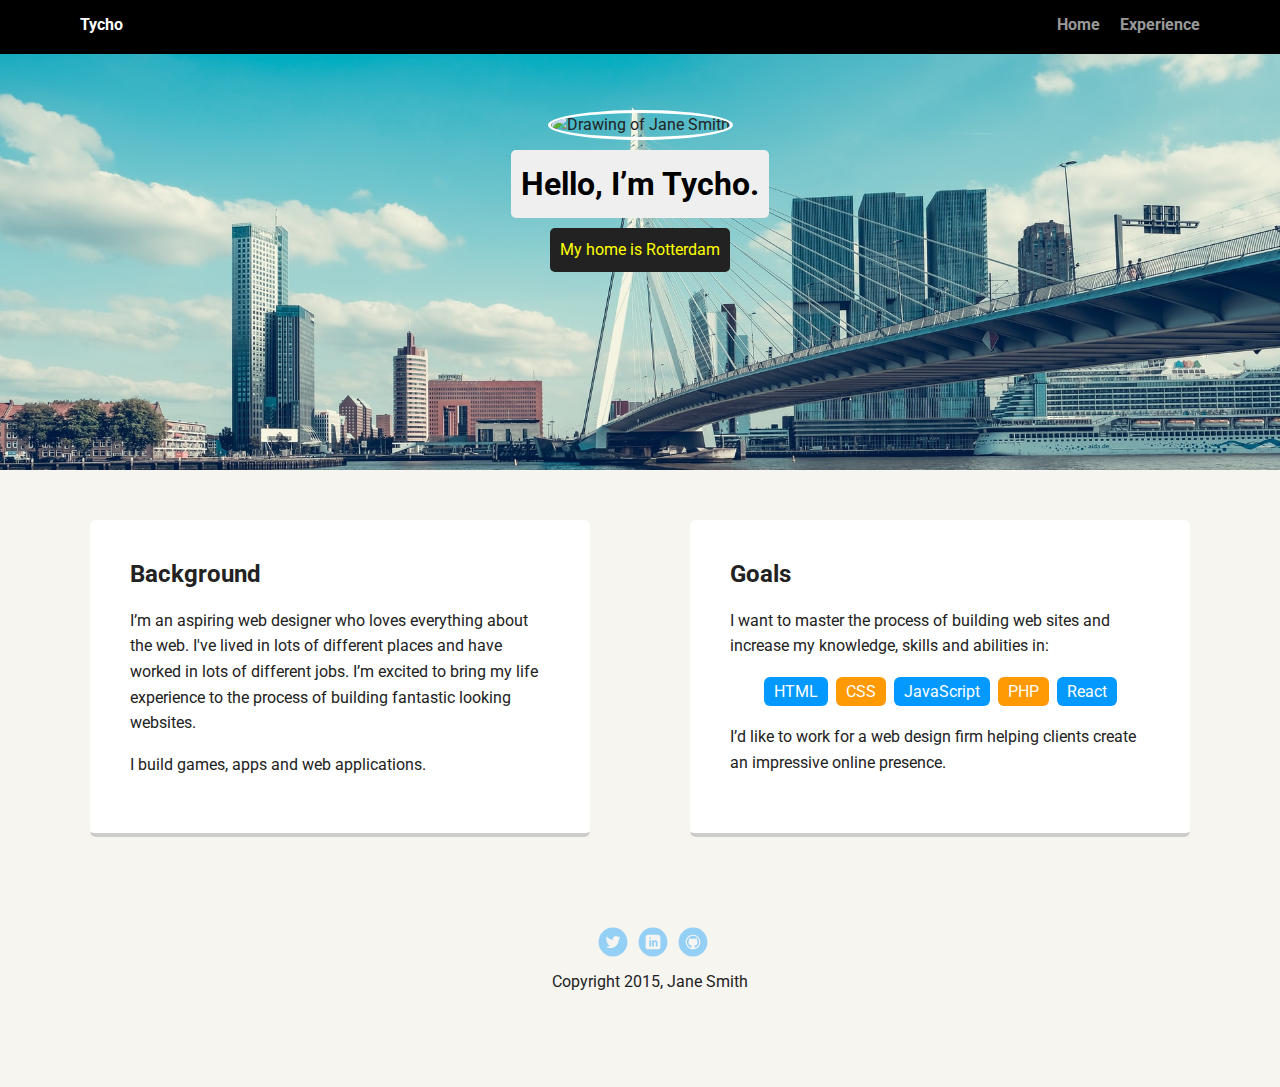
==== Unit1/profile-page/index.html @ 003e237f "Initial commit" ====
<!doctype html>
<html lang="en">
<head>
  <meta charset="utf-8">
  <title>Tycho's Profile</title>
  <meta name="viewport" content="width=device-width, initial-scale=1.0">
  <link rel="stylesheet" href="styles.css">
  <link href="https://fonts.googleapis.com/css?family=Muli%7CRoboto:400,300,500,700,900" rel="stylesheet"></head>
  <body>

    <div class="main-nav">
        <ul class="nav">
          <li class="name">Tycho</li>
          <li><a href="index.html">Home</a></li>
          <li><a href="expierence.html">Experience</a></li>
        </ul>
    </div>

    <header>
      <img src="images/me.png" alt="Drawing of Jane Smith" class="profile-image">
      <h1 class="tag name">Hello, I’m Tycho.</h1>
      <p class="tag location">My home is Rotterdam</p>
    </header>

    <main class="flex">
      <div class="card">
        <h2>Background</h2>
        <p>I’m an aspiring web designer who loves everything about the web. I've lived in lots of different places and have worked in lots of different jobs. I’m excited to bring my life experience to the process of building fantastic looking websites.</p>
        <p>I build games, apps and web applications.</p>
      </div> 

      <div class="card">
        <h2>Goals</h2>
        <p>I want to master the process of building web sites and increase my knowledge, skills and abilities in:</p>
        <ul class="skills">
          <li>HTML</li>
          <li>CSS</li>
          <li>JavaScript</li>
          <li>PHP</li>
          <li>React</li>
        </ul>
        <p>I’d like to work for a web design firm helping clients create an impressive online presence.</p>
      </div> 

    </main>
    <footer>
      <ul>
        <li><a href="#" class="social twitter">Twitter</a></li>
        <li><a href="#" class="social linkedin">LinkedIn</a></li>
        <li><a href="#" class="social github">Github</a></li>
      </ul>
      <p class="copyright">Copyright 2015, Jane Smith</p>
    </footer>
  </body>
  </html>
---- Unit1/profile-page/styles.css ----
/* Global Layout Set-up */
* { 
  box-sizing: border-box;
}
  
body {
  margin: 0;
  padding: 0;
  text-align: center;
  font-family: 'Roboto', sans-serif;
  color: #222;
  background: #f7f5f0;
}
/* Link Styles */

a {
  text-decoration: none;
  color: #999;
}
a:hover {
  color: #6633ff;
}

/* Section Styles */

.main-nav {
  width: 100%;
  background: black;
  min-height: 30px;
  padding: 10px;
  position: fixed;
  text-align: center;
}
.nav {
  display: flex;
  justify-content: space-around;
  font-weight: 700;
  list-style-type: none;
  margin: 0 auto;
  padding: 0;
}

.nav .name {
    display: block;
    margin-right: auto;
    color: white;
}
.nav li {
  padding: 5px 10px 10px 10px;
}
.nav a {
  transition: all .5s;
}
.nav a:hover {
  color: white
}

header {
  text-align: center;
  background: url('images/rotterdam.jpg') no-repeat top center ;
  background-size: cover;
  overflow: hidden;
  padding-top: 60px;
}
header {
  line-height: 1.5;
}
header .profile-image {
  margin-top: 50px;
  width: 150px;
  height: 150px;
  border-radius: 50%;
  border: 3px solid white;
  transition: all .5s;
}
header .profile-image:hover {
  transform: scale(1.2) rotate(5deg);
}
.tag {
  background-color: #efefef;
  color: black;
  padding: 10px;
  border-radius: 5px;
  display: table;
  margin: 10px auto;
} 
.location {
  background-color: #222;
  color: yellow;
}
.card {
  margin: 30px;
  padding: 20px 40px 40px;
  max-width: 500px;
  text-align: left;
  background: #fff;
  border-bottom: 4px solid #ccc;
  border-radius: 6px;
  transition: all .5s;
}
.card:hover {
  border-color: #ff99ff;
}

ul.skills {
  padding: 0;
  text-align: center;
}

.skills li {
  border-radius: 6px;
  display: inline-block;
  background: #ff9904;
  color: white;
  padding: 5px 10px;
  margin: 2px;
}

.skills li:nth-child(odd) {
  background: #0399ff;
}

footer {
  width: 100%;
  min-height: 30px;
  padding: 20px 0 40px 20px;
}

footer .copyright {
  top: -8px;
  font-size: .75em;
}

footer ul {
  list-style-type: none;
  margin: 0;
  padding: 0;
}

footer ul li {
  display: inline-block;
}

a.social {
  display: inline-block;
  text-indent: -9999px;
  margin-left: 5px;
  width: 30px;
  height: 30px;
  background-size: 30px 30px;
  opacity: .4;
  transition: all .5s;
}
a.twitter {
  background-image: url(images/twitter.svg);
}
a.linkedin {
  background-image: url(images/linkedin.svg);
}
a.github {
  background-image: url(images/github.svg);
}
a.social:hover {
  opacity: 1;
}
.clearfix {
  clear: both;
}

/* Styles for larger screens */
@media screen and (min-width: 720px) {
  
  .flex {
      display: -ms-flexbox;      /* TWEENER - IE 10 */
      display: flex; 
      max-width: 1200px;
      -ms-flex-pack: distribute;
      justify-content: space-around;
      margin: 0 auto;
  }

  header {
    min-height: 470px;
  }

  .nav {
    max-width: 1200px;
    padding: 0 30px;
  }


  main {
    padding-top: 20px;
  }

  main p {
    line-height: 1.6em;
  }

  footer {
    font-size: 1.3em;
    max-width: 1200px;
    margin: 40px auto;
  }

}
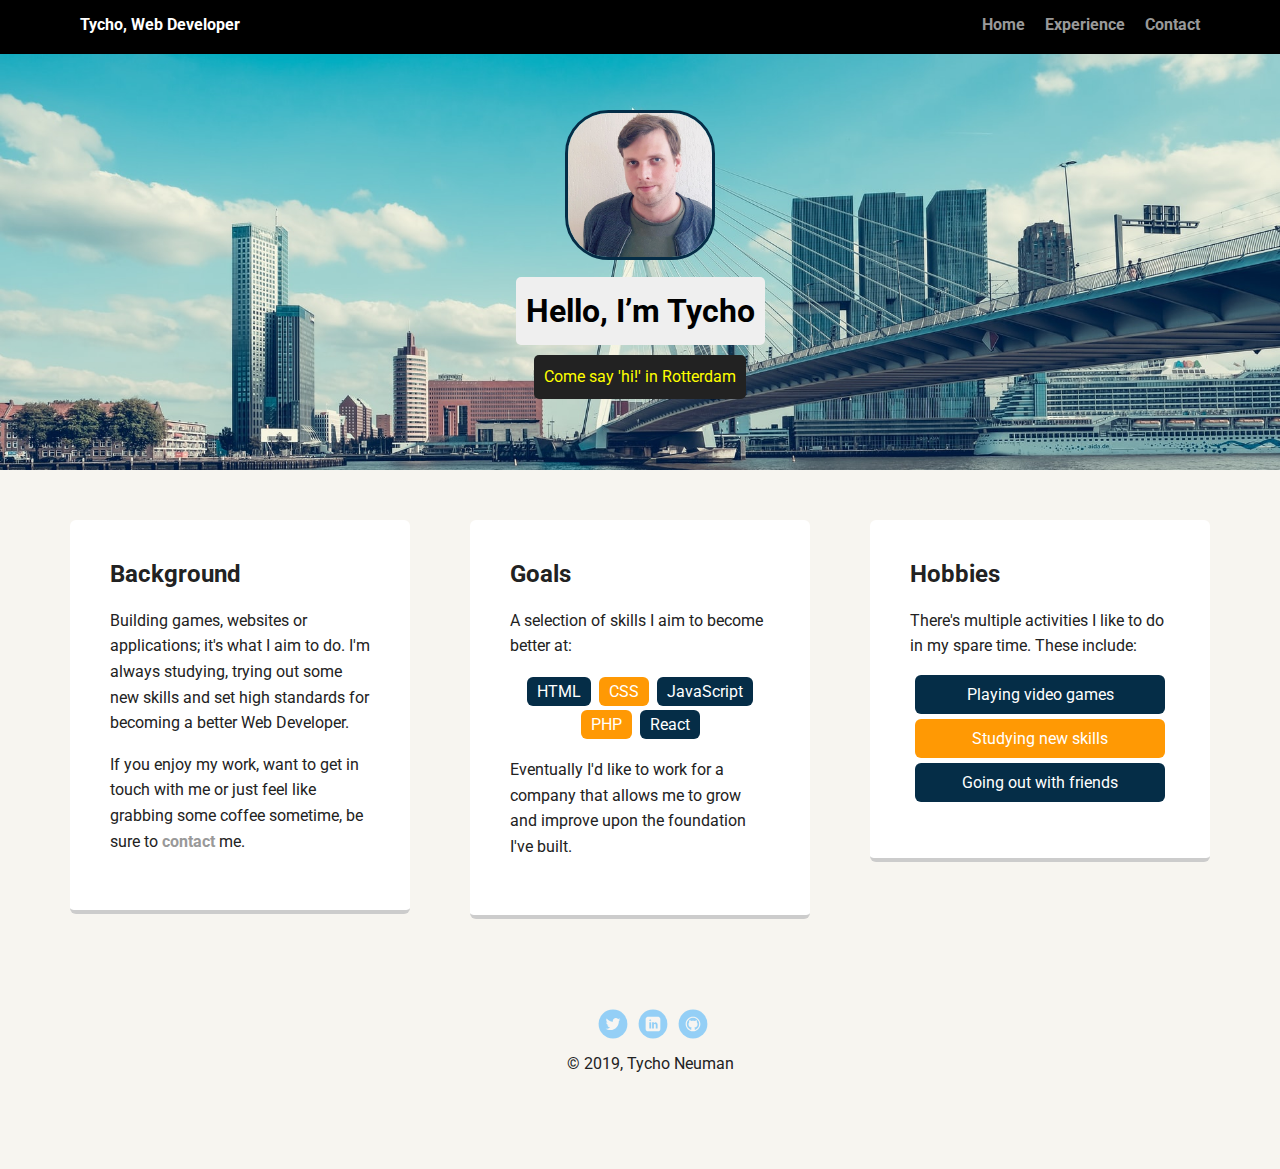
==== commit 7bdd073b: "final commit for assignment" ====
--- a/Unit1/profile-page/index.html
+++ b/Unit1/profile-page/index.html
@@ -8,30 +8,38 @@
   <link href="https://fonts.googleapis.com/css?family=Muli%7CRoboto:400,300,500,700,900" rel="stylesheet"></head>
   <body>
 
+    <!-- How's it going Team Treehouse? Hope you're enjoying my profile page :) -->
+
+    <nav>
     <div class="main-nav">
         <ul class="nav">
-          <li class="name">Tycho</li>
+          <li class="name">Tycho, Web Developer</li>
           <li><a href="index.html">Home</a></li>
-          <li><a href="expierence.html">Experience</a></li>
+          <li><a href="experience.html">Experience</a></li>
+          <li><a href="contact.html">Contact</a></li>
         </ul>
     </div>
+    </nav>
 
     <header>
-      <img src="images/me.png" alt="Drawing of Jane Smith" class="profile-image">
-      <h1 class="tag name">Hello, I’m Tycho.</h1>
-      <p class="tag location">My home is Rotterdam</p>
+      <img src="images/rsz_me.png" alt="Picture of Tycho Neuman" class="profile-image">
+      <h1 class="tag name">Hello, I’m Tycho</h1>
+      <p class="tag location">Come say 'hi!' in Rotterdam</p>
     </header>
 
     <main class="flex">
+    <section>
       <div class="card">
         <h2>Background</h2>
-        <p>I’m an aspiring web designer who loves everything about the web. I've lived in lots of different places and have worked in lots of different jobs. I’m excited to bring my life experience to the process of building fantastic looking websites.</p>
-        <p>I build games, apps and web applications.</p>
+        <p>Building games, websites or applications; it's what I aim to do. I'm always studying, trying out some new skills and set high standards for becoming a better Web Developer.</p>
+        <p>If you enjoy my work, want to get in touch with me or just feel like grabbing some coffee sometime, be sure to <a href="mailto:someemail@tycho.nl"><strong>contact</strong></a> me.</p>
       </div> 
+      </section>
 
+      <section>
       <div class="card">
         <h2>Goals</h2>
-        <p>I want to master the process of building web sites and increase my knowledge, skills and abilities in:</p>
+        <p>A selection of skills I aim to become better at:</p>
         <ul class="skills">
           <li>HTML</li>
           <li>CSS</li>
@@ -39,17 +47,30 @@
           <li>PHP</li>
           <li>React</li>
         </ul>
-        <p>I’d like to work for a web design firm helping clients create an impressive online presence.</p>
+        <p>Eventually I'd like to work for a company that allows me to grow and improve upon the foundation I've built.</p>
       </div> 
+      </section>
+
+      <section>
+      <div class="card">
+        <h2>Hobbies</h2>
+        <p>There's multiple activities I like to do in my spare time. These include:</p>
+        <ul class="hobbies">
+          <li>Playing video games</li>
+          <li>Studying new skills</li>
+          <li>Going out with friends</li>
+        </ul>
+      </div>
+      </section>
 
     </main>
     <footer>
       <ul>
-        <li><a href="#" class="social twitter">Twitter</a></li>
-        <li><a href="#" class="social linkedin">LinkedIn</a></li>
-        <li><a href="#" class="social github">Github</a></li>
+        <li><a href="https://www.twitter.com/baardappeltaart" target="_blank" class="social twitter">Twitter</a></li>
+        <li><a href="https://www.linkedin.com/in/tycho-neuman/" target="_blank" class="social linkedin">LinkedIn</a></li>
+        <li><a href="https://github.com/TychoNeuman" target="_blank" class="social github">Github</a></li>
       </ul>
-      <p class="copyright">Copyright 2015, Jane Smith</p>
+      <p class="copyright">&copy; 2019, Tycho Neuman</p>
     </footer>
   </body>
   </html>
--- a/Unit1/profile-page/styles.css
+++ b/Unit1/profile-page/styles.css
@@ -69,12 +69,12 @@
   margin-top: 50px;
   width: 150px;
   height: 150px;
-  border-radius: 50%;
-  border: 3px solid white;
+  border-radius: 29%;
+  border: 3px solid #052d47;
   transition: all .5s;
 }
 header .profile-image:hover {
-  transform: scale(1.2) rotate(5deg);
+  transform: scale(2) rotate(8deg) translateX(200px) translateY(10px);
 }
 .tag {
   background-color: #efefef;
@@ -117,7 +117,55 @@
 }
 
 .skills li:nth-child(odd) {
-  background: #0399ff;
+  background: #052d47;
+}
+
+ul.hobbies {
+  padding: 0;
+  text-align: center;
+}
+.hobbies li{
+  background: #052d47;
+  color: white;
+  margin: 5px;
+  padding: 10px;
+  border-radius: 6px;
+  text-align: center;
+}
+
+.hobbies li:nth-child(even){
+  background: #ff9904;
+}
+
+ul.experience{
+background: #052d47;
+color: white;
+margin: 5px;
+padding: 10px;
+border-radius: 6px;
+}
+
+li.experiencelistings{
+  border: solid 2px white;
+  padding: 20px;
+}
+
+.experiencelistings li{
+  list-style-type: none;
+  text-decoration: underline;
+  padding-top: 10px;
+}
+
+.contactform input{
+  margin: 10px;
+}
+
+.maps-image{
+  margin-top: 20px;
+  margin-left: 15px;
+  width: 400px;
+  height: 400px;
+  border: 1px solid black;
 }
 
 footer {
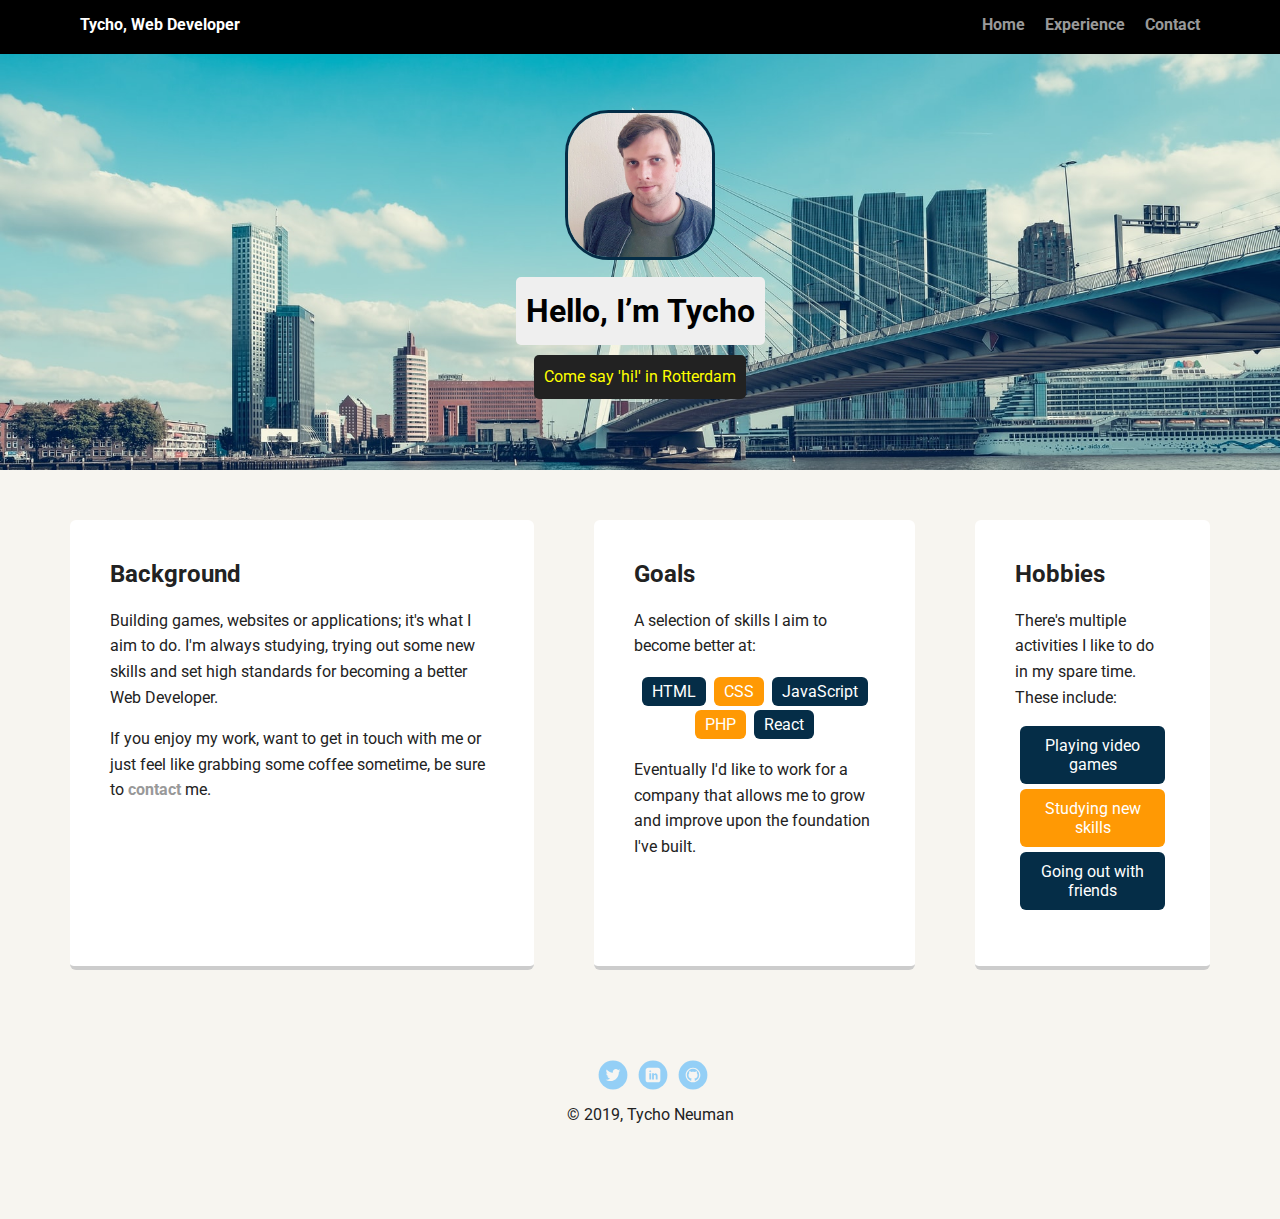
==== commit 94790979: "small fixes" ====
--- a/Unit1/profile-page/index.html
+++ b/Unit1/profile-page/index.html
@@ -10,15 +10,13 @@
 
     <!-- How's it going Team Treehouse? Hope you're enjoying my profile page :) -->
 
-    <nav>
-    <div class="main-nav">
+    <nav class="main-nav">
         <ul class="nav">
           <li class="name">Tycho, Web Developer</li>
           <li><a href="index.html">Home</a></li>
           <li><a href="experience.html">Experience</a></li>
           <li><a href="contact.html">Contact</a></li>
         </ul>
-    </div>
     </nav>
 
     <header>
@@ -28,16 +26,13 @@
     </header>
 
     <main class="flex">
-    <section>
-      <div class="card">
+      <section class="card">
         <h2>Background</h2>
         <p>Building games, websites or applications; it's what I aim to do. I'm always studying, trying out some new skills and set high standards for becoming a better Web Developer.</p>
         <p>If you enjoy my work, want to get in touch with me or just feel like grabbing some coffee sometime, be sure to <a href="mailto:someemail@tycho.nl"><strong>contact</strong></a> me.</p>
-      </div> 
-      </section>
+      </section> 
 
-      <section>
-      <div class="card">
+      <section class="card">
         <h2>Goals</h2>
         <p>A selection of skills I aim to become better at:</p>
         <ul class="skills">
@@ -48,11 +43,9 @@
           <li>React</li>
         </ul>
         <p>Eventually I'd like to work for a company that allows me to grow and improve upon the foundation I've built.</p>
-      </div> 
-      </section>
+      </section> 
 
-      <section>
-      <div class="card">
+      <section class="card">
         <h2>Hobbies</h2>
         <p>There's multiple activities I like to do in my spare time. These include:</p>
         <ul class="hobbies">
@@ -60,7 +53,6 @@
           <li>Studying new skills</li>
           <li>Going out with friends</li>
         </ul>
-      </div>
       </section>
 
     </main>
